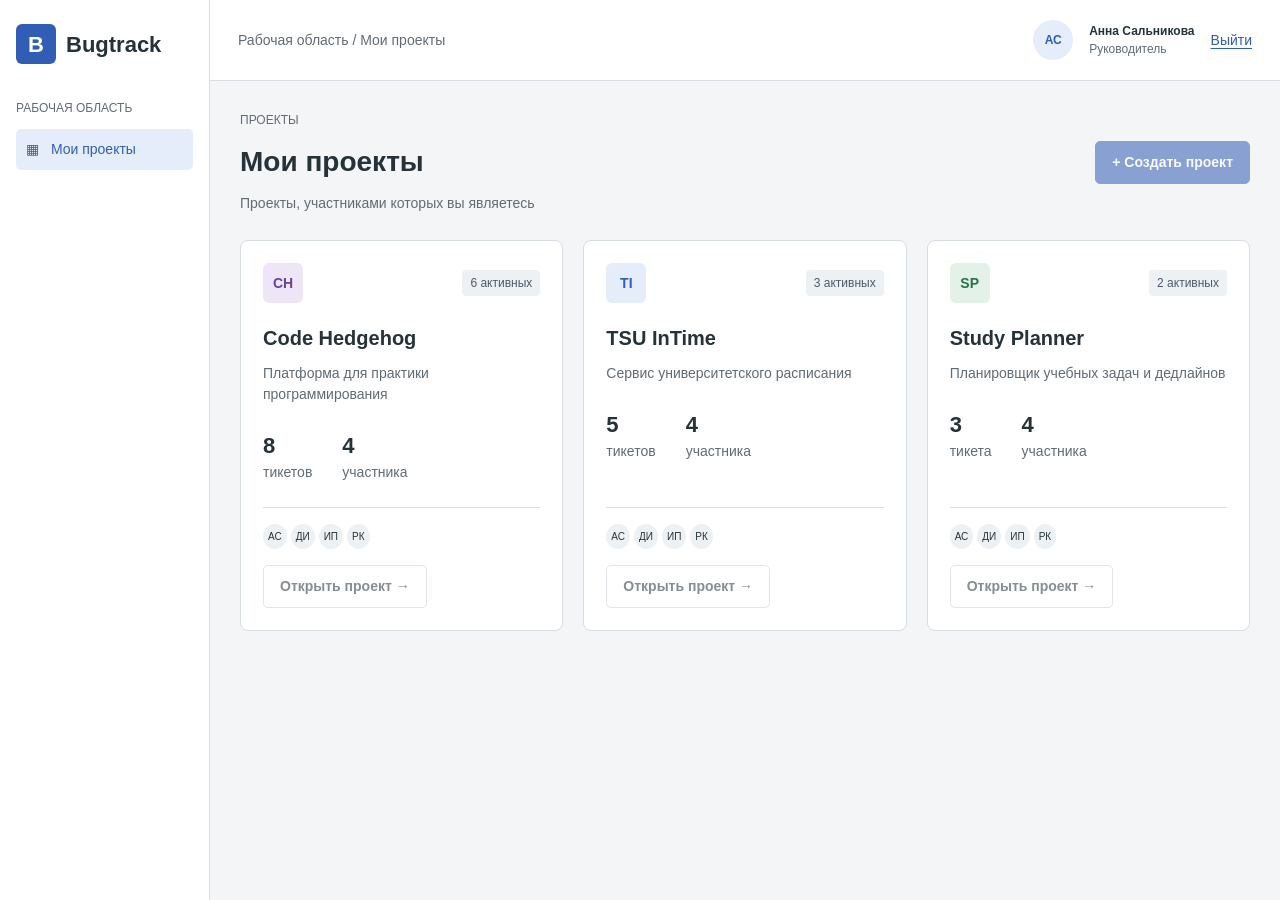
==== wwwroot/projects.html @ 2fa844ab "first changes" ====
<!DOCTYPE html>
<html lang="ru">
<head>
    <meta charset="UTF-8">
    <meta name="viewport" content="width=device-width, initial-scale=1.0">
    <title>Мои проекты — Bugtrack</title>
    <link rel="stylesheet" href="styles.css">
    <script src="app.js" defer></script>
</head>
<body>
    <div class="app-layout">
        <aside class="sidebar">
            <a class="brand" href="projects.html">
                <span class="brand-icon">B</span>
                <span>Bugtrack</span>
            </a>

            <p class="sidebar-label">РАБОЧАЯ ОБЛАСТЬ</p>

            <nav aria-label="Основная навигация">
                <a
                    class="navigation-link active"
                    href="projects.html"
                    aria-current="page"
                >
                    <span aria-hidden="true">▦</span>
                    Мои проекты
                </a>
            </nav>
        </aside>

        <div class="workspace">
            <header class="topbar">
                <p class="breadcrumbs">Рабочая область / Мои проекты</p>

                <div class="user-menu">
                    <span class="avatar" aria-hidden="true">АС</span>

                    <div class="user-info">
                        <span class="user-name">Анна Сальникова</span>
                        <span class="muted">Руководитель</span>
                    </div>

                    <a class="logout-link" href="index.html">Выйти</a>
                </div>
            </header>

            <main class="page-content">
                <div class="page-heading">
                    <div>
                        <p class="eyebrow">ПРОЕКТЫ</p>
                        <h1>Мои проекты</h1>
                        <p class="muted">
                            Проекты, участниками которых вы являетесь
                        </p>
                    </div>

                    <button
                        class="button button-primary"
                        type="button"
                        disabled
                    >
                        + Создать проект
                    </button>
                </div>

                <section class="projects-grid" aria-label="Список проектов">
                    <article class="project-card">
                        <div class="project-card-heading">
                            <span class="project-icon icon-purple" aria-hidden="true">
                                CH
                            </span>
                            <span class="badge">6 активных</span>
                        </div>

                        <h2>Code Hedgehog</h2>

                        <p class="project-description">
                            Платформа для практики программирования
                        </p>

                        <div class="project-statistics">
                            <div>
                                <strong>8</strong>
                                <span>тикетов</span>
                            </div>

                            <div>
                                <strong>4</strong>
                                <span>участника</span>
                            </div>
                        </div>

                        <div class="project-card-footer">
                            <div class="team-avatars" aria-label="Участники проекта">
                                <span>АС</span>
                                <span>ДИ</span>
                                <span>ИП</span>
                                <span>РК</span>
                            </div>

                            <button class="button button-secondary" type="button" disabled>
                                Открыть проект →
                            </button>
                        </div>
                    </article>

                    <article class="project-card">
                        <div class="project-card-heading">
                            <span class="project-icon icon-blue" aria-hidden="true">
                                TI
                            </span>
                            <span class="badge">3 активных</span>
                        </div>

                        <h2>TSU InTime</h2>

                        <p class="project-description">
                            Сервис университетского расписания
                        </p>

                        <div class="project-statistics">
                            <div>
                                <strong>5</strong>
                                <span>тикетов</span>
                            </div>

                            <div>
                                <strong>4</strong>
                                <span>участника</span>
                            </div>
                        </div>

                        <div class="project-card-footer">
                            <div class="team-avatars" aria-label="Участники проекта">
                                <span>АС</span>
                                <span>ДИ</span>
                                <span>ИП</span>
                                <span>РК</span>
                            </div>

                            <button class="button button-secondary" type="button" disabled>
                                Открыть проект →
                            </button>
                        </div>
                    </article>

                    <article class="project-card">
                        <div class="project-card-heading">
                            <span class="project-icon icon-green" aria-hidden="true">
                                SP
                            </span>
                            <span class="badge">2 активных</span>
                        </div>

                        <h2>Study Planner</h2>

                        <p class="project-description">
                            Планировщик учебных задач и дедлайнов
                        </p>

                        <div class="project-statistics">
                            <div>
                                <strong>3</strong>
                                <span>тикета</span>
                            </div>

                            <div>
                                <strong>4</strong>
                                <span>участника</span>
                            </div>
                        </div>

                        <div class="project-card-footer">
                            <div class="team-avatars" aria-label="Участники проекта">
                                <span>АС</span>
                                <span>ДИ</span>
                                <span>ИП</span>
                                <span>РК</span>
                            </div>

                            <button class="button button-secondary" type="button" disabled>
                                Открыть проект →
                            </button>
                        </div>
                    </article>
                </section>
            </main>
        </div>
    </div>
</body>
</html>
---- wwwroot/styles.css ----
* {
    box-sizing: border-box;
}

body {
    margin: 0;
    font-family: Arial, sans-serif;
    font-size: 14px;
    line-height: 1.5;
    color: #263238;
    background: #f3f5f7;
}

h1,
h2,
p {
    margin: 0;
}

h1 {
    margin-bottom: 10px;
    font-size: 28px;
}

h2 {
    margin-bottom: 10px;
    font-size: 20px;
}

a {
    color: #315db5;
    text-underline-offset: 3px;
    overflow-wrap: anywhere;
}

button,
input {
    font: inherit;
}

.muted,
.breadcrumbs,
.project-description,
.form-note {
    color: #626b73;
}

.eyebrow,
.sidebar-label {
    margin-bottom: 12px;
    color: #626b73;
    font-size: 12px;
}

.brand {
    display: flex;
    align-items: center;
    gap: 10px;
    color: #263238;
    font-size: 22px;
    font-weight: bold;
    text-decoration: none;
}

.brand-icon,
.avatar,
.project-icon {
    display: flex;
    align-items: center;
    justify-content: center;
    flex-shrink: 0;
    width: 40px;
    height: 40px;
    border-radius: 6px;
    color: #315db5;
    background: #e6edfa;
    font-weight: bold;
}

.brand-icon {
    color: white;
    background: #315db5;
}

.button {
    display: inline-block;
    padding: 10px 16px;
    border: 1px solid #c9cfd6;
    border-radius: 5px;
    background: white;
    color: #263238;
    font-weight: bold;
    text-align: center;
    text-decoration: none;
    cursor: pointer;
}

.button-primary {
    border-color: #315db5;
    color: white;
    background: #315db5;
}

.button:hover:not(:disabled) {
    background: #e6edfa;
    color: #263238;
}

.button:disabled {
    opacity: 0.55;
    cursor: not-allowed;
}

a:focus-visible,
button:focus-visible,
input:focus-visible {
    outline: 2px solid #315db5;
    outline-offset: 3px;
}

.login-layout {
    display: flex;
    min-height: 100vh;
}

.login-description,
.login-form-area {
    display: flex;
    flex: 1;
    flex-direction: column;
    justify-content: center;
    padding: 40px;
}

.login-description {
    gap: 50px;
    background: #e6edfa;
}

.login-description-text {
    margin-top: 20px;
    color: #4c5969;
    font-size: 16px;
}

.login-footer {
    color: #626b73;
}

.login-card {
    width: 100%;
    max-width: 400px;
    margin: 0 auto;
    padding: 28px;
    border: 1px solid #d8dde3;
    border-radius: 8px;
    background: white;
}

.login-card form {
    margin-top: 24px;
}

.form-field {
    margin-bottom: 18px;
}

.form-field label {
    display: block;
    margin-bottom: 6px;
    font-weight: bold;
}

.form-field input {
    width: 100%;
    padding: 11px;
    border: 1px solid #b9c1ca;
    border-radius: 5px;
    background: white;
    color: #263238;
}

.password-field {
    display: flex;
    align-items: center;
    gap: 8px;
}

.password-field input {
    min-width: 0;
}

.password-toggle {
    padding: 8px;
    border: 0;
    background: transparent;
    color: #315db5;
    cursor: pointer;
}

.login-submit {
    width: 100%;
}

.app-layout {
    display: flex;
    min-height: 100vh;
}

.sidebar {
    display: flex;
    width: 210px;
    flex-shrink: 0;
    flex-direction: column;
    padding: 24px 16px;
    border-right: 1px solid #d8dde3;
    background: white;
}

.sidebar .brand {
    margin-bottom: 35px;
}

.navigation-link {
    display: block;
    padding: 10px;
    border-radius: 5px;
    color: #263238;
    text-decoration: none;
}

.navigation-link.active,
.navigation-link:hover {
    color: #315db5;
    background: #e6edfa;
}

.navigation-link span {
    margin-right: 8px;
}

.project-navigation-label {
    margin-top: 25px;
}

.sidebar-footer {
    margin-top: auto;
    padding-top: 30px;
    color: #626b73;
    font-size: 12px;
}

.workspace {
    flex: 1;
    min-width: 0;
}

.topbar,
.page-heading,
.user-menu,
.project-card-heading,
.project-card-footer,
.software-card,
.modal-heading {
    display: flex;
    align-items: center;
    justify-content: space-between;
    gap: 16px;
}

.topbar {
    padding: 20px 28px;
    border-bottom: 1px solid #d8dde3;
    background: white;
}

.user-info {
    display: flex;
    flex-direction: column;
    font-size: 12px;
}

.user-name {
    font-weight: bold;
}

.avatar {
    border-radius: 50%;
    font-size: 12px;
}

.page-content {
    padding: 30px;
}

.page-heading {
    margin-bottom: 26px;
}

.projects-grid {
    display: grid;
    grid-template-columns: repeat(3, minmax(0, 1fr));
    gap: 20px;
}

.project-card,
.software-card {
    padding: 22px;
    border: 1px solid #d8dde3;
    border-radius: 8px;
    background: white;
}

.project-card {
    display: flex;
    min-width: 0;
    flex-direction: column;
}

.project-card-heading {
    margin-bottom: 20px;
}

.project-card h2 {
    overflow-wrap: anywhere;
}

.icon-purple {
    color: #67439a;
    background: #eee6f7;
}

.icon-green {
    color: #28714e;
    background: #e3f1e8;
}

.badge,
.version-badge {
    padding: 4px 8px;
    border-radius: 4px;
    background: #eef1f4;
    color: #4c5969;
    font-size: 12px;
}

.project-statistics {
    display: flex;
    gap: 30px;
    margin: 24px 0;
}

.project-statistics div {
    display: flex;
    flex-direction: column;
}

.project-statistics strong {
    font-size: 22px;
}

.project-statistics span {
    color: #626b73;
}

.project-card-footer {
    flex-wrap: wrap;
    margin-top: auto;
    padding-top: 16px;
    border-top: 1px solid #d8dde3;
}

.team-avatars {
    display: flex;
    flex-wrap: wrap;
    gap: 4px;
}

.team-avatars span {
    padding: 5px;
    border-radius: 50%;
    background: #eef1f4;
    font-size: 10px;
}

.software-list {
    display: flex;
    flex-direction: column;
    gap: 16px;
}

.software-card-content,
.software-details,
.software-actions,
.modal-actions {
    display: flex;
    align-items: center;
    gap: 12px;
}

.software-card-content {
    min-width: 0;
}

.software-card-content>div {
    min-width: 0;
}

.software-card h2 {
    overflow-wrap: anywhere;
}

.software-details,
.software-actions {
    flex-wrap: wrap;
}

.software-details {
    color: #626b73;
    font-size: 13px;
}

.software-link {
    display: inline-block;
    margin-top: 12px;
}

.modal {
    width: 460px;
    max-width: calc(100% - 32px);
    max-height: 90vh;
    padding: 24px;
    overflow-y: auto;
    border: 1px solid #b9c1ca;
    border-radius: 8px;
    color: #263238;
    background: white;
}

.modal::backdrop {
    background: #00000066;
}

.modal-heading {
    align-items: flex-start;
    margin-bottom: 24px;
}

.modal-close {
    padding: 0 8px;
    border: 0;
    color: #626b73;
    background: transparent;
    font-size: 26px;
    cursor: pointer;
}

.modal-actions {
    flex-wrap: wrap;
    justify-content: flex-end;
    margin-top: 24px;
}

.visually-hidden {
    position: absolute;
    width: 1px;
    height: 1px;
    overflow: hidden;
    clip-path: inset(50%);
    white-space: nowrap;
}

@media (max-width: 1100px) {
    .projects-grid {
        grid-template-columns: repeat(2, minmax(0, 1fr));
    }

    .software-card {
        align-items: flex-start;
        flex-direction: column;
    }
}

@media (max-width: 700px) {

    .login-layout,
    .app-layout {
        flex-direction: column;
    }

    .login-description,
    .login-form-area {
        padding: 24px;
    }

    .login-description {
        gap: 24px;
    }

    .sidebar {
        width: 100%;
        border-right: 0;
        border-bottom: 1px solid #d8dde3;
    }

    .sidebar .brand {
        margin-bottom: 20px;
    }

    .sidebar-footer {
        display: none;
    }

    .topbar,
    .page-heading {
        align-items: flex-start;
        flex-direction: column;
    }

    .page-content {
        padding: 20px;
    }

    .projects-grid {
        grid-template-columns: 1fr;
    }

    .user-menu,
    .software-actions {
        flex-wrap: wrap;
    }
}
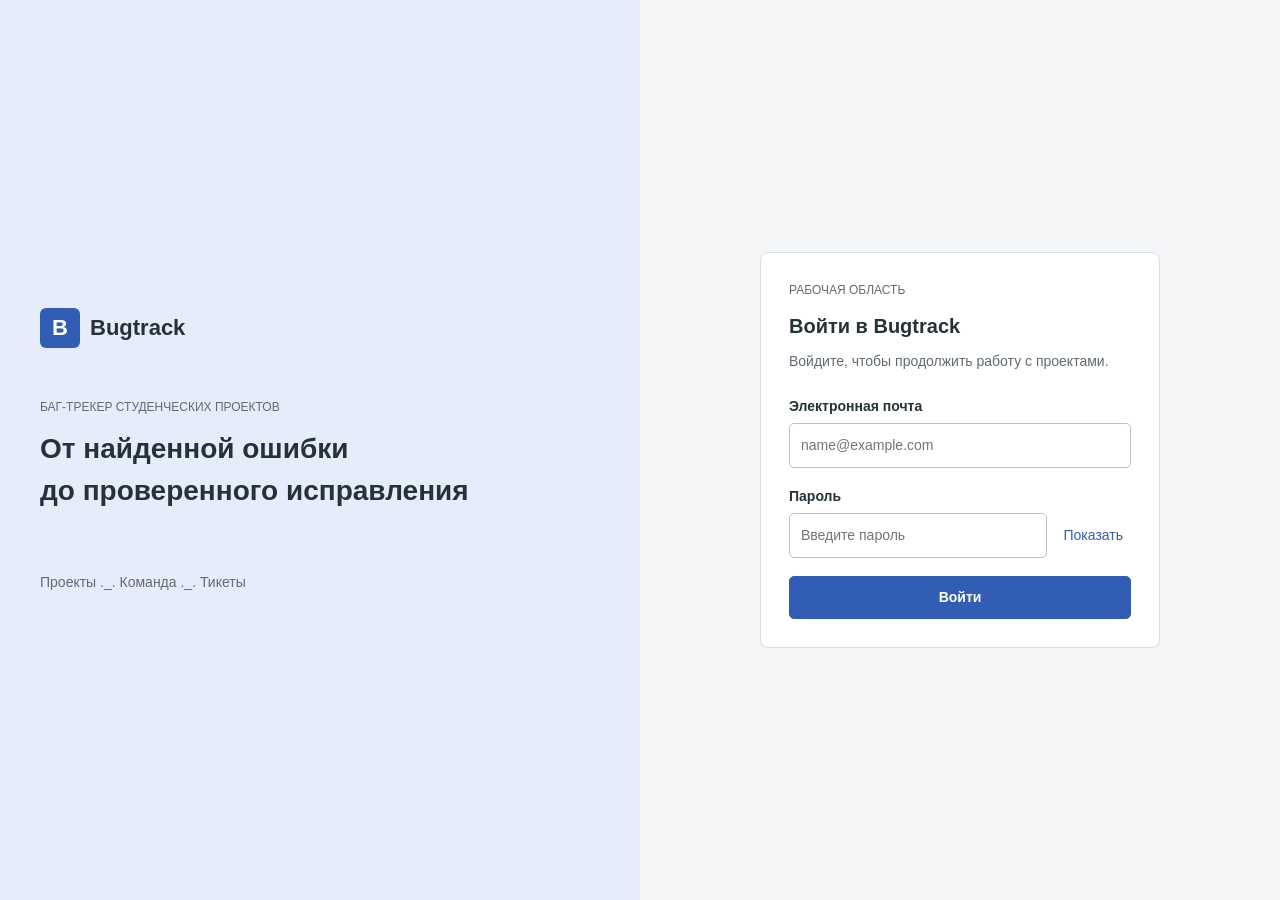
==== commit 15ca6e5b: "Front(не штурм)" ====
--- a/wwwroot/projects.html
+++ b/wwwroot/projects.html
@@ -18,11 +18,9 @@
             <p class="sidebar-label">РАБОЧАЯ ОБЛАСТЬ</p>
 
             <nav aria-label="Основная навигация">
-                <a
-                    class="navigation-link active"
-                    href="projects.html"
-                    aria-current="page"
-                >
+                <a class="navigation-link active"
+                   href="projects.html"
+                   aria-current="page">
                     <span aria-hidden="true">▦</span>
                     Мои проекты
                 </a>
@@ -55,11 +53,9 @@
                         </p>
                     </div>
 
-                    <button
-                        class="button button-primary"
-                        type="button"
-                        disabled
-                    >
+                    <button class="button button-primary"
+                            type="button"
+                            id="create-project">
                         + Создать проект
                     </button>
                 </div>
@@ -99,9 +95,10 @@
                                 <span>РК</span>
                             </div>
 
-                            <button class="button button-secondary" type="button" disabled>
+                            <a class="button button-secondary"
+                               href="tickets.html?project=code-hedgehog">
                                 Открыть проект →
-                            </button>
+                            </a>
                         </div>
                     </article>
 
@@ -188,5 +185,76 @@
             </main>
         </div>
     </div>
+    <dialog class="modal create-project-dialog"
+            id="project-dialog"
+            aria-labelledby="project-dialog-title">
+        <div class="modal-heading">
+            <div>
+                <h2 id="project-dialog-title">
+                    Создать проект
+                </h2>
+
+                <p class="muted">
+                    Объедините команду и ПО в одном рабочем пространстве.
+                </p>
+            </div>
+
+            <button class="modal-close"
+                    type="button"
+                    data-close-project
+                    aria-label="Закрыть окно">
+                ×
+            </button>
+        </div>
+
+        <form id="project-form">
+            <div class="form-field">
+                <label for="project-name">
+                    Название проекта *
+                </label>
+
+                <input id="project-name"
+                       name="name"
+                       type="text"
+                       required>
+            </div>
+
+            <div class="form-field">
+                <label for="project-description">
+                    Описание
+                </label>
+
+                <textarea id="project-description"
+                          name="description"
+                          rows="3"></textarea>
+            </div>
+
+            <div class="form-field">
+                <label for="project-link">
+                    Ссылка на репозиторий или продукт
+                </label>
+
+                <input id="project-link"
+                       name="link"
+                       type="url"
+                       placeholder="https://">
+            </div>
+
+            <div class="modal-actions">
+                <button class="button"
+                        type="button"
+                        data-close-project>
+                    Отмена
+                </button>
+
+                <button class="button button-primary"
+                        type="submit">
+                    Создать проект
+                </button>
+            </div>
+        </form>
+    </dialog>
+
+    <script src="page-scripts.js" defer></script>
 </body>
 </html>
--- a/wwwroot/styles.css
+++ b/wwwroot/styles.css
@@ -1,19 +1,15 @@
-* {
+*, * {
     box-sizing: border-box;
 }
 
 body {
     margin: 0;
-    font-family: Arial, sans-serif;
-    font-size: 14px;
-    line-height: 1.5;
+    font: 14px/1.5 Arial, sans-serif;
     color: #263238;
     background: #f3f5f7;
 }
 
-h1,
-h2,
-p {
+h1, h2, p {
     margin: 0;
 }
 
@@ -33,20 +29,15 @@
     overflow-wrap: anywhere;
 }
 
-button,
-input {
+button, input {
     font: inherit;
 }
 
-.muted,
-.breadcrumbs,
-.project-description,
-.form-note {
+.muted, .breadcrumbs, .project-description, .form-note {
     color: #626b73;
 }
 
-.eyebrow,
-.sidebar-label {
+.eyebrow, .sidebar-label {
     margin-bottom: 12px;
     color: #626b73;
     font-size: 12px;
@@ -62,9 +53,7 @@
     text-decoration: none;
 }
 
-.brand-icon,
-.avatar,
-.project-icon {
+.brand-icon, .avatar, .project-icon {
     display: flex;
     align-items: center;
     justify-content: center;
@@ -78,7 +67,7 @@
 }
 
 .brand-icon {
-    color: white;
+    color: #fff;
     background: #315db5;
 }
 
@@ -87,7 +76,7 @@
     padding: 10px 16px;
     border: 1px solid #c9cfd6;
     border-radius: 5px;
-    background: white;
+    background: #fff;
     color: #263238;
     font-weight: bold;
     text-align: center;
@@ -97,7 +86,7 @@
 
 .button-primary {
     border-color: #315db5;
-    color: white;
+    color: #fff;
     background: #315db5;
 }
 
@@ -107,13 +96,11 @@
 }
 
 .button:disabled {
-    opacity: 0.55;
+    opacity: .55;
     cursor: not-allowed;
 }
 
-a:focus-visible,
-button:focus-visible,
-input:focus-visible {
+a:focus-visible, button:focus-visible, input:focus-visible {
     outline: 2px solid #315db5;
     outline-offset: 3px;
 }
@@ -123,8 +110,7 @@
     min-height: 100vh;
 }
 
-.login-description,
-.login-form-area {
+.login-description, .login-form-area {
     display: flex;
     flex: 1;
     flex-direction: column;
@@ -154,31 +140,31 @@
     padding: 28px;
     border: 1px solid #d8dde3;
     border-radius: 8px;
-    background: white;
-}
-
-.login-card form {
-    margin-top: 24px;
-}
+    background: #fff;
+}
+
+    .login-card form {
+        margin-top: 24px;
+    }
 
 .form-field {
     margin-bottom: 18px;
 }
 
-.form-field label {
-    display: block;
-    margin-bottom: 6px;
-    font-weight: bold;
-}
-
-.form-field input {
-    width: 100%;
-    padding: 11px;
-    border: 1px solid #b9c1ca;
-    border-radius: 5px;
-    background: white;
-    color: #263238;
-}
+    .form-field label {
+        display: block;
+        margin-bottom: 6px;
+        font-weight: bold;
+    }
+
+    .form-field input {
+        width: 100%;
+        padding: 11px;
+        border: 1px solid #b9c1ca;
+        border-radius: 5px;
+        background: #fff;
+        color: #263238;
+    }
 
 .password-field {
     display: flex;
@@ -186,9 +172,9 @@
     gap: 8px;
 }
 
-.password-field input {
-    min-width: 0;
-}
+    .password-field input {
+        min-width: 0;
+    }
 
 .password-toggle {
     padding: 8px;
@@ -214,12 +200,12 @@
     flex-direction: column;
     padding: 24px 16px;
     border-right: 1px solid #d8dde3;
-    background: white;
-}
-
-.sidebar .brand {
-    margin-bottom: 35px;
-}
+    background: #fff;
+}
+
+    .sidebar .brand {
+        margin-bottom: 35px;
+    }
 
 .navigation-link {
     display: block;
@@ -229,15 +215,14 @@
     text-decoration: none;
 }
 
-.navigation-link.active,
-.navigation-link:hover {
-    color: #315db5;
-    background: #e6edfa;
-}
-
-.navigation-link span {
-    margin-right: 8px;
-}
+    .navigation-link.active, .navigation-link:hover {
+        color: #315db5;
+        background: #e6edfa;
+    }
+
+    .navigation-link span {
+        margin-right: 8px;
+    }
 
 .project-navigation-label {
     margin-top: 25px;
@@ -255,13 +240,7 @@
     min-width: 0;
 }
 
-.topbar,
-.page-heading,
-.user-menu,
-.project-card-heading,
-.project-card-footer,
-.software-card,
-.modal-heading {
+.topbar, .page-heading, .user-menu, .project-card-heading, .project-card-footer, .software-card, .modal-heading {
     display: flex;
     align-items: center;
     justify-content: space-between;
@@ -271,7 +250,7 @@
 .topbar {
     padding: 20px 28px;
     border-bottom: 1px solid #d8dde3;
-    background: white;
+    background: #fff;
 }
 
 .user-info {
@@ -303,12 +282,11 @@
     gap: 20px;
 }
 
-.project-card,
-.software-card {
+.project-card, .software-card {
     padding: 22px;
     border: 1px solid #d8dde3;
     border-radius: 8px;
-    background: white;
+    background: #fff;
 }
 
 .project-card {
@@ -321,7 +299,7 @@
     margin-bottom: 20px;
 }
 
-.project-card h2 {
+.project-card h2, .software-card h2 {
     overflow-wrap: anywhere;
 }
 
@@ -335,8 +313,7 @@
     background: #e3f1e8;
 }
 
-.badge,
-.version-badge {
+.badge, .version-badge {
     padding: 4px 8px;
     border-radius: 4px;
     background: #eef1f4;
@@ -350,18 +327,18 @@
     margin: 24px 0;
 }
 
-.project-statistics div {
-    display: flex;
-    flex-direction: column;
-}
-
-.project-statistics strong {
-    font-size: 22px;
-}
-
-.project-statistics span {
-    color: #626b73;
-}
+    .project-statistics div {
+        display: flex;
+        flex-direction: column;
+    }
+
+    .project-statistics strong {
+        font-size: 22px;
+    }
+
+    .project-statistics span {
+        color: #626b73;
+    }
 
 .project-card-footer {
     flex-wrap: wrap;
@@ -376,12 +353,12 @@
     gap: 4px;
 }
 
-.team-avatars span {
-    padding: 5px;
-    border-radius: 50%;
-    background: #eef1f4;
-    font-size: 10px;
-}
+    .team-avatars span {
+        padding: 5px;
+        border-radius: 50%;
+        background: #eef1f4;
+        font-size: 10px;
+    }
 
 .software-list {
     display: flex;
@@ -389,29 +366,17 @@
     gap: 16px;
 }
 
-.software-card-content,
-.software-details,
-.software-actions,
-.modal-actions {
+.software-card-content, .software-details, .software-actions, .modal-actions {
     display: flex;
     align-items: center;
     gap: 12px;
 }
 
-.software-card-content {
-    min-width: 0;
-}
-
-.software-card-content>div {
-    min-width: 0;
-}
-
-.software-card h2 {
-    overflow-wrap: anywhere;
-}
-
-.software-details,
-.software-actions {
+    .software-card-content, .software-card-content > div {
+        min-width: 0;
+    }
+
+.software-details, .software-actions {
     flex-wrap: wrap;
 }
 
@@ -434,12 +399,12 @@
     border: 1px solid #b9c1ca;
     border-radius: 8px;
     color: #263238;
-    background: white;
-}
-
-.modal::backdrop {
-    background: #00000066;
-}
+    background: #fff;
+}
+
+    .modal::backdrop {
+        background: #0006;
+    }
 
 .modal-heading {
     align-items: flex-start;
@@ -482,14 +447,11 @@
 }
 
 @media (max-width: 700px) {
-
-    .login-layout,
-    .app-layout {
+    .login-layout, .app-layout {
         flex-direction: column;
     }
 
-    .login-description,
-    .login-form-area {
+    .login-description, .login-form-area {
         padding: 24px;
     }
 
@@ -503,16 +465,15 @@
         border-bottom: 1px solid #d8dde3;
     }
 
-    .sidebar .brand {
-        margin-bottom: 20px;
-    }
+        .sidebar .brand {
+            margin-bottom: 20px;
+        }
 
     .sidebar-footer {
         display: none;
     }
 
-    .topbar,
-    .page-heading {
+    .topbar, .page-heading {
         align-items: flex-start;
         flex-direction: column;
     }
@@ -525,8 +486,1346 @@
         grid-template-columns: 1fr;
     }
 
-    .user-menu,
-    .software-actions {
+    .user-menu, .software-actions {
         flex-wrap: wrap;
     }
-}+}
+
+.project-page {
+    color: #202c42;
+    background: #f6f7fc;
+    font-size: 13px;
+}
+
+    .project-page h1 {
+        margin-bottom: 6px;
+        font-size: 25px;
+    }
+
+    .project-page .sidebar {
+        width: 200px;
+        border-color: #eef0f5;
+    }
+
+    .project-page .brand {
+        gap: 9px;
+        font-size: 20px;
+    }
+
+    .project-page .brand-icon {
+        width: 29px;
+        height: 29px;
+        color: #fff;
+        background: #3e63f0;
+        font-size: 22px;
+    }
+
+    .project-page .sidebar-label {
+        margin-bottom: 12px;
+        font-size: 9px;
+    }
+
+    .project-page .navigation-link {
+        margin-bottom: 5px;
+        padding: 10px 12px;
+        font-size: 12px;
+    }
+
+        .project-page .navigation-link.active {
+            color: #3e63f0;
+            background: #edf1ff;
+        }
+
+.current-project {
+    margin-bottom: 20px;
+    padding-left: 12px;
+    font-weight: bold;
+}
+
+.project-page .topbar {
+    min-height: 70px;
+    padding: 16px 36px;
+    border: 0;
+}
+
+.project-page .breadcrumbs {
+    font-size: 11px;
+}
+
+.project-page .avatar {
+    width: 34px;
+    height: 34px;
+    color: #3e63f0;
+    background: #eef2ff;
+}
+
+.project-page .user-menu {
+    gap: 10px;
+}
+
+.project-page .user-info {
+    font-size: 11px;
+}
+
+.project-page .page-content {
+    max-width: 1440px;
+    margin: 0 auto;
+    padding: 32px 36px;
+}
+
+.project-page .page-heading {
+    align-items: flex-start;
+    margin-bottom: 22px;
+}
+
+    .project-page .page-heading .muted {
+        font-size: 12px;
+    }
+
+.project-page .button {
+    padding: 10px 20px;
+    border-color: #e2e6ef;
+    font-size: 12px;
+}
+
+.project-page .button-primary {
+    color: #fff;
+    border-color: #3e63f0;
+    background: #3e63f0;
+}
+
+    .project-page .button-primary:hover {
+        color: #fff;
+        background: #3052d7;
+    }
+
+.project-tabs {
+    display: flex;
+    gap: 35px;
+    margin-bottom: 24px;
+    border-bottom: 1px solid #e3e7ef;
+}
+
+.project-tab {
+    padding: 10px 4px 13px;
+    border-bottom: 2px solid transparent;
+    color: #718096;
+    font-size: 12px;
+    text-decoration: none;
+}
+
+    .project-tab.active {
+        color: #3e63f0;
+        border-color: #3e63f0;
+    }
+
+.ticket-statistics {
+    display: grid;
+    grid-template-columns: repeat(4, minmax(0, 1fr));
+    gap: 16px;
+    margin-bottom: 22px;
+}
+
+.stat-card {
+    display: flex;
+    flex-direction: column;
+    gap: 3px;
+    padding: 18px;
+    border: 1px solid #e4e8f0;
+    border-radius: 7px;
+    background: #fff;
+}
+
+    .stat-card strong {
+        font-size: 25px;
+    }
+
+    .stat-card span {
+        color: #7e899b;
+        font-size: 11px;
+    }
+
+    .stat-card:nth-child(2) strong {
+        color: #3e63f0;
+    }
+
+    .stat-card:nth-child(3) strong {
+        color: #9763bd;
+    }
+
+    .stat-card:nth-child(4) strong {
+        color: #28896c;
+    }
+
+.content-panel {
+    min-width: 0;
+    padding: 24px;
+    border: 1px solid #e4e8f0;
+    border-radius: 8px;
+    background: #fff;
+}
+
+.ticket-panel {
+    padding: 18px;
+}
+
+.ticket-filters {
+    display: grid;
+    grid-template-columns: 2fr 1.3fr 1fr 1fr auto;
+    align-items: end;
+    gap: 12px;
+    margin-bottom: 18px;
+}
+
+.filter-field {
+    min-width: 0;
+}
+
+    .filter-field label {
+        display: block;
+        margin-bottom: 7px;
+        color: #748096;
+        font-size: 11px;
+    }
+
+.ticket-filters input, .ticket-filters select {
+    width: 100%;
+    min-width: 0;
+    min-height: 37px;
+    padding: 9px 11px;
+    border: 1px solid #dce1e9;
+    border-radius: 5px;
+    color: #26334a;
+    background: #fff;
+    font: inherit;
+    font-size: 12px;
+}
+
+    .ticket-filters input::placeholder {
+        color: #8a93a3;
+    }
+
+.ticket-filters select {
+    cursor: pointer;
+}
+
+    .ticket-filters select:focus-visible {
+        outline: 2px solid #3e63f0;
+        outline-offset: 2px;
+    }
+
+.text-button {
+    padding: 5px 0;
+    border: 0;
+    color: #3e63f0;
+    background: transparent;
+    font: inherit;
+    font-size: 11px;
+    cursor: pointer;
+}
+
+.reset-filters {
+    padding: 10px 4px;
+}
+
+.list-tabs {
+    display: flex;
+    gap: 24px;
+    margin-bottom: 12px;
+}
+
+.list-tab {
+    padding: 7px 0;
+    border: 0;
+    color: #7e899b;
+    background: transparent;
+    font: inherit;
+    font-size: 11px;
+    cursor: pointer;
+}
+
+    .list-tab.active {
+        color: #3e63f0;
+        font-weight: bold;
+    }
+
+.table-scroll {
+    overflow-x: auto;
+}
+
+.data-table {
+    width: 100%;
+    border-collapse: collapse;
+    text-align: left;
+}
+
+    .data-table th {
+        padding: 10px 12px;
+        color: #7e899b;
+        background: #f6f7fb;
+        font-size: 9px;
+        font-weight: normal;
+        text-transform: uppercase;
+    }
+
+    .data-table td {
+        padding: 13px 12px;
+        border-bottom: 1px solid #edf0f5;
+        color: #758095;
+        font-size: 11px;
+    }
+
+    .data-table tr:last-child td {
+        border-bottom: 0;
+    }
+
+.tickets-table {
+    min-width: 740px;
+}
+
+    .tickets-table th:first-child {
+        width: 44%;
+    }
+
+.ticket-title {
+    display: block;
+    color: #26334a;
+    font-size: 12px;
+}
+
+.ticket-code {
+    display: block;
+    margin-top: 3px;
+    color: #97a0b1;
+    font-size: 10px;
+}
+
+.data-table .priority-text {
+    color: #b67a5d;
+}
+
+.status-badge {
+    display: inline-block;
+    padding: 4px 9px;
+    border-radius: 4px;
+    font-size: 10px;
+    font-weight: bold;
+    white-space: nowrap;
+}
+
+.status-new {
+    color: #7c8898;
+    background: #edf0f5;
+}
+
+.status-progress {
+    color: #4166d9;
+    background: #eaf0ff;
+}
+
+.status-review {
+    color: #9368ba;
+    background: #f1eaff;
+}
+
+.status-revision {
+    color: #b47b27;
+    background: #fff1d9;
+}
+
+.status-closed {
+    color: #28896c;
+    background: #e6f5ee;
+}
+
+.table-footer {
+    display: flex;
+    justify-content: space-between;
+    margin-top: 18px;
+    padding: 0 12px;
+    color: #8a95a6;
+    font-size: 10px;
+}
+
+.empty-state {
+    padding: 45px 15px;
+    color: #7e899b;
+    text-align: center;
+}
+
+    .empty-state h2 {
+        margin-bottom: 5px;
+        color: #26334a;
+        font-size: 16px;
+    }
+
+.page-message {
+    margin-bottom: 20px;
+    padding: 12px 16px;
+    border-radius: 5px;
+    color: #28896c;
+    background: #e6f5ee;
+    font-size: 12px;
+}
+
+[hidden] {
+    display: none !important;
+}
+
+@media (max-width: 1100px) {
+    .project-page .sidebar {
+        width: 175px;
+    }
+
+    .project-page .page-content {
+        padding: 24px;
+    }
+
+    .ticket-filters {
+        grid-template-columns: repeat(2, minmax(0, 1fr));
+    }
+
+    .reset-filters {
+        justify-self: start;
+    }
+}
+
+@media (max-width: 800px) {
+    .ticket-statistics {
+        grid-template-columns: repeat(2, minmax(0, 1fr));
+    }
+}
+
+@media (max-width: 700px) {
+    .project-page .sidebar {
+        width: 100%;
+        padding: 18px;
+    }
+
+        .project-page .sidebar .brand {
+            margin-bottom: 15px;
+        }
+
+        .project-page .sidebar nav {
+            display: flex;
+            flex-wrap: wrap;
+            gap: 8px;
+        }
+
+    .project-page .topbar {
+        padding: 15px 20px;
+    }
+
+    .project-page .page-content {
+        padding: 20px 16px;
+    }
+
+    .project-page .page-heading {
+        flex-direction: column;
+        gap: 14px;
+    }
+
+    .project-tabs {
+        gap: 26px;
+    }
+}
+
+.team-panel h2 {
+    margin-bottom: 20px;
+    font-size: 16px;
+}
+
+.members-table {
+    min-width: 660px;
+}
+
+    .members-table th:first-child {
+        width: 45%;
+    }
+
+    .members-table th:nth-child(2) {
+        width: 25%;
+    }
+
+    .members-table td {
+        padding-top: 16px;
+        padding-bottom: 16px;
+    }
+
+.member-identity {
+    display: flex;
+    align-items: center;
+    gap: 13px;
+}
+
+    .member-identity strong {
+        color: #26334a;
+        font-size: 12px;
+    }
+
+.member-email {
+    display: block;
+    margin-top: 2px;
+    color: #95a0b0;
+    font-size: 10px;
+}
+
+.role-manager {
+    color: #9368ba;
+    background: #f1eaff;
+}
+
+.role-member {
+    color: #4166d9;
+    background: #eaf0ff;
+}
+
+.member-actions {
+    display: flex;
+    align-items: center;
+    gap: 20px;
+}
+
+.role-select {
+    width: 125px;
+    min-height: 30px;
+    padding: 4px 7px;
+    border: 1px solid #edf0f5;
+    border-radius: 5px;
+    color: #4166d9;
+    background: #fff;
+    font: inherit;
+    font-size: 10px;
+    cursor: pointer;
+}
+
+    .role-select:focus-visible {
+        outline: 2px solid #3e63f0;
+        outline-offset: 2px;
+    }
+
+.danger-button {
+    color: #c7747a;
+}
+
+    .danger-button:hover {
+        color: #a74650;
+        text-decoration: underline;
+    }
+
+@media (max-width: 700px) {
+    .member-actions {
+        gap: 10px;
+    }
+
+    .team-panel {
+        padding: 16px;
+    }
+}
+
+.project-page .software-card {
+    display: flex;
+    align-items: stretch;
+    justify-content: space-between;
+    gap: 24px;
+    padding: 24px;
+    border: 1px solid #e4e8f0;
+    border-radius: 8px;
+    background: #fff;
+}
+
+.software-information {
+    flex: 1;
+    min-width: 0;
+}
+
+.project-page .software-card h2 {
+    margin-bottom: 6px;
+    color: #26334a;
+    font-size: 16px;
+}
+
+.project-page .software-card .muted {
+    font-size: 12px;
+}
+
+.project-page .software-details {
+    display: flex;
+    align-items: center;
+    flex-wrap: wrap;
+    gap: 20px;
+    margin-top: 18px;
+    color: #8a95a6;
+    font-size: 10px;
+}
+
+.project-page .version-badge {
+    padding: 4px 8px;
+    border-radius: 4px;
+    color: #4166d9;
+    background: #eaf0ff;
+    font-size: 10px;
+}
+
+.project-page .software-link {
+    display: inline-block;
+    margin-top: 20px;
+    color: #4166d9;
+    font-size: 11px;
+    text-decoration: none;
+    overflow-wrap: anywhere;
+}
+
+    .project-page .software-link:hover {
+        text-decoration: underline;
+    }
+
+.project-page .software-actions {
+    display: flex;
+    flex-shrink: 0;
+    flex-direction: column;
+    align-items: stretch;
+    justify-content: space-between;
+    gap: 20px;
+}
+
+    .project-page .software-actions .button {
+        min-width: 140px;
+    }
+
+.project-page .button-secondary:hover {
+    color: #3e63f0;
+    background: #f4f6ff;
+}
+
+@media (max-width: 700px) {
+    .project-page .software-card {
+        flex-direction: column;
+        gap: 20px;
+        padding: 18px;
+    }
+
+    .project-page .software-actions {
+        flex-direction: row;
+        flex-wrap: wrap;
+        justify-content: flex-start;
+        gap: 10px;
+    }
+}
+
+.ticket-form-grid {
+    display: grid;
+    grid-template-columns: minmax(0, 1.8fr) minmax(270px, 1fr);
+    align-items: stretch;
+    gap: 20px;
+}
+
+    .ticket-form-grid > .content-panel {
+        min-width: 0;
+    }
+
+    .ticket-form-grid h2 {
+        margin-bottom: 23px;
+        font-size: 15px;
+    }
+
+.project-page .form-field {
+    min-width: 0;
+    margin-bottom: 19px;
+}
+
+    .project-page .form-field label, .project-page .field-label {
+        display: block;
+        margin-bottom: 7px;
+        color: #748096;
+        font-size: 11px;
+        font-weight: normal;
+    }
+
+    .project-page .form-field input, .project-page .form-field select, .project-page .form-field textarea {
+        width: 100%;
+        min-width: 0;
+        padding: 10px 11px;
+        border: 1px solid #dce1e9;
+        border-radius: 5px;
+        color: #26334a;
+        background: #fff;
+        font: inherit;
+        font-size: 12px;
+    }
+
+    .project-page .form-field input, .project-page .form-field select {
+        min-height: 38px;
+    }
+
+    .project-page .form-field textarea {
+        display: block;
+        resize: vertical;
+        line-height: 1.6;
+    }
+
+        .project-page .form-field input::placeholder, .project-page .form-field textarea::placeholder {
+            color: #8a93a3;
+        }
+
+    .project-page .form-field select {
+        cursor: pointer;
+    }
+
+        .project-page .form-field input:focus-visible, .project-page .form-field select:focus-visible, .project-page .form-field textarea:focus-visible {
+            outline: 2px solid #3e63f0;
+            outline-offset: 2px;
+        }
+
+.result-fields {
+    display: grid;
+    grid-template-columns: repeat(2, minmax(0, 1fr));
+    gap: 15px;
+}
+
+    .result-fields textarea {
+        min-height: 120px;
+    }
+
+.project-page .form-note {
+    color: #8a95a6;
+    font-size: 10px;
+}
+
+.ticket-description > .form-note {
+    margin-top: 20px;
+}
+
+.file-picker {
+    position: relative;
+    padding: 16px;
+    border: 1px solid #e4e8f0;
+    border-radius: 5px;
+    background: #f6f7fc;
+}
+
+    .file-picker:focus-within {
+        outline: 2px solid #3e63f0;
+        outline-offset: 2px;
+    }
+
+.project-page .form-field .file-button {
+    display: inline-block;
+    margin-bottom: 12px;
+    color: #3e63f0;
+    font-size: 12px;
+    font-weight: bold;
+    cursor: pointer;
+}
+
+.file-button:hover {
+    text-decoration: underline;
+}
+
+.project-page .form-field input.visually-hidden {
+    position: absolute;
+    width: 1px;
+    height: 1px;
+    min-height: 0;
+    padding: 0;
+    overflow: hidden;
+    border: 0;
+    clip-path: inset(50%);
+}
+
+.attachment-list {
+    display: flex;
+    flex-direction: column;
+    gap: 9px;
+    margin: 16px 0 0;
+    padding: 0;
+    list-style: none;
+}
+
+    .attachment-list li {
+        display: flex;
+        align-items: center;
+        justify-content: space-between;
+        gap: 10px;
+        padding: 11px;
+        border: 1px solid #e4e8f0;
+        border-radius: 5px;
+    }
+
+        .attachment-list li > div {
+            min-width: 0;
+        }
+
+    .attachment-list strong {
+        display: block;
+        font-size: 11px;
+        font-weight: normal;
+        overflow-wrap: anywhere;
+    }
+
+    .attachment-list span {
+        display: block;
+        margin-top: 3px;
+        color: #8a95a6;
+        font-size: 10px;
+    }
+
+.remove-file {
+    padding: 3px 6px;
+    border: 0;
+    color: #8a95a6;
+    background: transparent;
+    font-size: 18px;
+    cursor: pointer;
+}
+
+    .remove-file:hover {
+        color: #b94e58;
+    }
+
+.field-error {
+    margin-top: 10px;
+    color: #b94e58;
+    font-size: 11px;
+}
+
+.form-actions {
+    display: flex;
+    justify-content: flex-end;
+    gap: 12px;
+    margin-top: 20px;
+}
+
+@media (max-width: 800px) {
+    .ticket-form-grid {
+        grid-template-columns: minmax(0, 1fr);
+    }
+}
+
+@media (max-width: 700px) {
+    .ticket-form-grid > .content-panel {
+        padding: 18px;
+    }
+
+    .result-fields {
+        grid-template-columns: minmax(0, 1fr);
+        gap: 0;
+    }
+
+    .form-actions {
+        flex-wrap: wrap;
+    }
+}
+
+.project-page .modal {
+    width: 460px;
+    max-width: calc(100% - 32px);
+    max-height: 90vh;
+    padding: 25px;
+    overflow-y: auto;
+    border: 0;
+    border-radius: 9px;
+    color: #26334a;
+    background: white;
+}
+
+    .project-page .modal::backdrop {
+        background: #677da040;
+    }
+
+.project-page .modal-heading {
+    display: flex;
+    align-items: flex-start;
+    justify-content: space-between;
+    gap: 16px;
+    margin-bottom: 24px;
+}
+
+    .project-page .modal-heading h2 {
+        margin-bottom: 7px;
+        font-size: 19px;
+    }
+
+    .project-page .modal-heading .muted {
+        font-size: 11px;
+    }
+
+.project-page .modal-close {
+    padding: 0 6px;
+    border: 0;
+    color: #8a95a6;
+    background: transparent;
+    font-size: 24px;
+    line-height: 1;
+    cursor: pointer;
+}
+
+    .project-page .modal-close:hover {
+        color: #26334a;
+    }
+
+.project-page .modal-actions {
+    display: flex;
+    flex-wrap: wrap;
+    justify-content: flex-end;
+    gap: 12px;
+    margin-top: 24px;
+}
+
+.create-project-dialog {
+    width: 460px;
+    max-width: calc(100% - 32px);
+    max-height: 90vh;
+    padding: 25px;
+    overflow-y: auto;
+    border: 0;
+    border-radius: 9px;
+    color: #26334a;
+    background: white;
+}
+
+    .create-project-dialog::backdrop {
+        background: #677da040;
+    }
+
+    .create-project-dialog .modal-heading {
+        display: flex;
+        align-items: flex-start;
+        justify-content: space-between;
+        gap: 16px;
+        margin-bottom: 24px;
+    }
+
+    .create-project-dialog h2 {
+        margin-bottom: 7px;
+        font-size: 19px;
+    }
+
+    .create-project-dialog .muted {
+        font-size: 11px;
+    }
+
+    .create-project-dialog .modal-close {
+        padding: 0 6px;
+        border: 0;
+        color: #8a95a6;
+        background: transparent;
+        font-size: 24px;
+        line-height: 1;
+        cursor: pointer;
+    }
+
+    .create-project-dialog .form-field {
+        margin-bottom: 19px;
+    }
+
+    .create-project-dialog label {
+        display: block;
+        margin-bottom: 7px;
+        color: #748096;
+        font-size: 11px;
+        font-weight: normal;
+    }
+
+    .create-project-dialog input,
+    .create-project-dialog textarea {
+        display: block;
+        width: 100%;
+        min-width: 0;
+        padding: 10px 11px;
+        border: 1px solid #dce1e9;
+        border-radius: 5px;
+        color: #26334a;
+        background: white;
+        font: inherit;
+        font-size: 12px;
+    }
+
+    .create-project-dialog textarea {
+        resize: vertical;
+        line-height: 1.6;
+    }
+
+        .create-project-dialog input:focus-visible,
+        .create-project-dialog textarea:focus-visible {
+            outline: 2px solid #3e63f0;
+            outline-offset: 2px;
+        }
+
+    .create-project-dialog .modal-actions {
+        display: flex;
+        flex-wrap: wrap;
+        justify-content: flex-end;
+        gap: 12px;
+        margin-top: 24px;
+    }
+
+    .create-project-dialog .button {
+        padding: 10px 18px;
+        font-size: 12px;
+    }
+
+    .create-project-dialog .button-primary {
+        border-color: #3e63f0;
+        color: white;
+        background: #3e63f0;
+    }
+
+        .create-project-dialog .button-primary:hover {
+            color: white;
+            background: #3052d7;
+        }
+
+.ticket-card-grid {
+    display: grid;
+    grid-template-columns: minmax(0, 1.9fr) minmax(280px, 1fr);
+    align-items: start;
+    gap: 20px;
+}
+
+.ticket-section h2,
+.ticket-management h2,
+.ticket-history h2 {
+    margin-bottom: 20px;
+    font-size: 15px;
+}
+
+.ticket-section h3 {
+    margin: 22px 0 7px;
+    color: #748096;
+    font-size: 11px;
+    font-weight: normal;
+}
+
+.ticket-section p,
+.ticket-section ol {
+    color: #26334a;
+    font-size: 12px;
+    line-height: 1.7;
+}
+
+.ticket-section ol {
+    margin: 0;
+    padding-left: 20px;
+}
+
+.ticket-attachment {
+    margin-top: 10px;
+    padding: 12px;
+    border-radius: 5px;
+    background: #f6f7fc;
+}
+
+    .ticket-attachment strong {
+        display: block;
+        color: #4166d9;
+        font-size: 11px;
+        font-weight: normal;
+        overflow-wrap: anywhere;
+    }
+
+    .ticket-attachment span {
+        display: block;
+        margin-top: 4px;
+        color: #8a95a6;
+        font-size: 10px;
+    }
+
+.ticket-meta {
+    margin-bottom: 20px;
+    color: #8a95a6;
+    font-size: 11px;
+}
+
+.ticket-management .button {
+    width: 100%;
+    margin-top: 14px;
+}
+
+.ticket-history {
+    margin-top: 20px;
+}
+
+.history-list {
+    margin: 0;
+    padding: 0;
+    list-style: none;
+}
+
+    .history-list li {
+        display: flex;
+        align-items: baseline;
+        gap: 24px;
+        padding: 7px 0;
+        color: #26334a;
+        font-size: 11px;
+    }
+
+    .history-list time {
+        flex-shrink: 0;
+        min-width: 80px;
+        color: #8a95a6;
+        font-size: 10px;
+    }
+
+.ticket-title {
+    text-decoration: none;
+}
+
+a.ticket-title:hover {
+    text-decoration: underline;
+}
+
+@media (max-width: 800px) {
+    .ticket-card-grid {
+        grid-template-columns: minmax(0, 1fr);
+    }
+}
+
+@media (max-width: 700px) {
+    .history-list li {
+        flex-direction: column;
+        gap: 4px;
+    }
+}
+
+.ticket-review h2 {
+    margin-bottom: 20px;
+    font-size: 15px;
+}
+
+.ticket-review h3 {
+    margin: 20px 0 8px;
+    color: #26334a;
+    font-size: 12px;
+}
+
+.review-details {
+    margin-top: 4px;
+    color: #26334a;
+    font-size: 11px;
+}
+
+.review-result {
+    color: #26334a;
+    font-size: 12px;
+    line-height: 1.7;
+}
+
+.review-build {
+    margin-top: 12px;
+    color: #748096;
+    font-size: 11px;
+}
+
+.fix-reference {
+    margin-top: 10px;
+    color: #4166d9;
+    font-size: 11px;
+    overflow-wrap: anywhere;
+}
+
+.ticket-review form {
+    margin-top: 22px;
+}
+
+.review-actions {
+    display: flex;
+    flex-direction: column;
+    gap: 10px;
+}
+
+    .review-actions .button {
+        width: 100%;
+    }
+
+.project-page .form-field textarea[aria-invalid="true"] {
+    border-color: #b94e58;
+}
+
+.ticket-side-panels {
+    display: flex;
+    min-width: 0;
+    flex-direction: column;
+    gap: 20px;
+}
+
+.ticket-planning h2,
+.ticket-work h2 {
+    margin-bottom: 20px;
+    font-size: 15px;
+}
+
+.ticket-badges {
+    display: flex;
+    flex-wrap: wrap;
+    gap: 10px;
+    margin-bottom: 20px;
+}
+
+.priority-high {
+    color: #bd6579;
+    background: #fcecf1;
+}
+
+.ticket-planning h3 {
+    margin: 18px 0 6px;
+    color: #748096;
+    font-size: 11px;
+    font-weight: normal;
+}
+
+.ticket-planning p {
+    color: #26334a;
+    font-size: 12px;
+    line-height: 1.7;
+}
+
+.work-description {
+    margin-bottom: 12px;
+    color: #26334a;
+    font-size: 12px;
+    font-weight: bold;
+}
+
+.work-hint {
+    margin-bottom: 22px;
+    color: #8a95a6;
+    font-size: 11px;
+    line-height: 1.7;
+}
+
+.ticket-work .button {
+    width: 100%;
+}
+
+.review-ticket {
+    margin-bottom: 22px;
+    color: #8a95a6;
+    font-size: 11px;
+    line-height: 1.6;
+}
+
+.review-notice {
+    margin-top: 20px;
+    padding: 12px;
+    border-radius: 5px;
+    color: #4166d9;
+    background: #edf1ff;
+    font-size: 11px;
+    line-height: 1.6;
+}
+
+    .review-notice p + p {
+        margin-top: 4px;
+        color: #748096;
+        font-size: 10px;
+    }
+
+.support-chat {
+    display: flex;
+    height: 65vh;
+    min-height: 420px;
+    flex-direction: column;
+    overflow: hidden;
+    border: 1px solid #e4e8f0;
+    border-radius: 8px;
+    background: white;
+}
+
+.support-chat-header {
+    display: flex;
+    flex-shrink: 0;
+    align-items: center;
+    gap: 12px;
+    padding: 18px 22px;
+    border-bottom: 1px solid #edf0f5;
+}
+
+    .support-chat-header h2 {
+        margin-bottom: 3px;
+        color: #26334a;
+        font-size: 14px;
+    }
+
+    .support-chat-header p {
+        color: #8a95a6;
+        font-size: 11px;
+    }
+
+.support-messages {
+    display: flex;
+    flex: 1;
+    min-height: 0;
+    align-items: center;
+    justify-content: center;
+    padding: 22px;
+    overflow-y: auto;
+}
+
+.support-empty {
+    text-align: center;
+}
+
+    .support-empty h2 {
+        margin-bottom: 8px;
+        color: #26334a;
+        font-size: 15px;
+    }
+
+    .support-empty p {
+        color: #8a95a6;
+        font-size: 12px;
+        line-height: 1.6;
+    }
+
+.support-composer {
+    display: grid;
+    flex-shrink: 0;
+    grid-template-columns: minmax(0, 1fr) auto;
+    align-items: end;
+    gap: 12px;
+    padding: 18px 22px;
+    border-top: 1px solid #edf0f5;
+}
+
+    .support-composer textarea {
+        display: block;
+        width: 100%;
+        min-height: 70px;
+        max-height: 160px;
+        padding: 11px;
+        resize: vertical;
+        border: 1px solid #dce1e9;
+        border-radius: 5px;
+        color: #26334a;
+        background: white;
+        font: inherit;
+        font-size: 12px;
+        line-height: 1.6;
+    }
+
+        .support-composer textarea:focus-visible {
+            outline: 2px solid #3e63f0;
+            outline-offset: 2px;
+        }
+
+    .support-composer .button {
+        min-height: 40px;
+    }
+
+@media (max-width: 700px) {
+    .support-chat-header,
+    .support-messages {
+        padding: 16px;
+    }
+
+    .support-composer {
+        grid-template-columns: minmax(0, 1fr);
+        padding: 16px;
+    }
+
+        .support-composer .button {
+            justify-self: end;
+        }
+}
